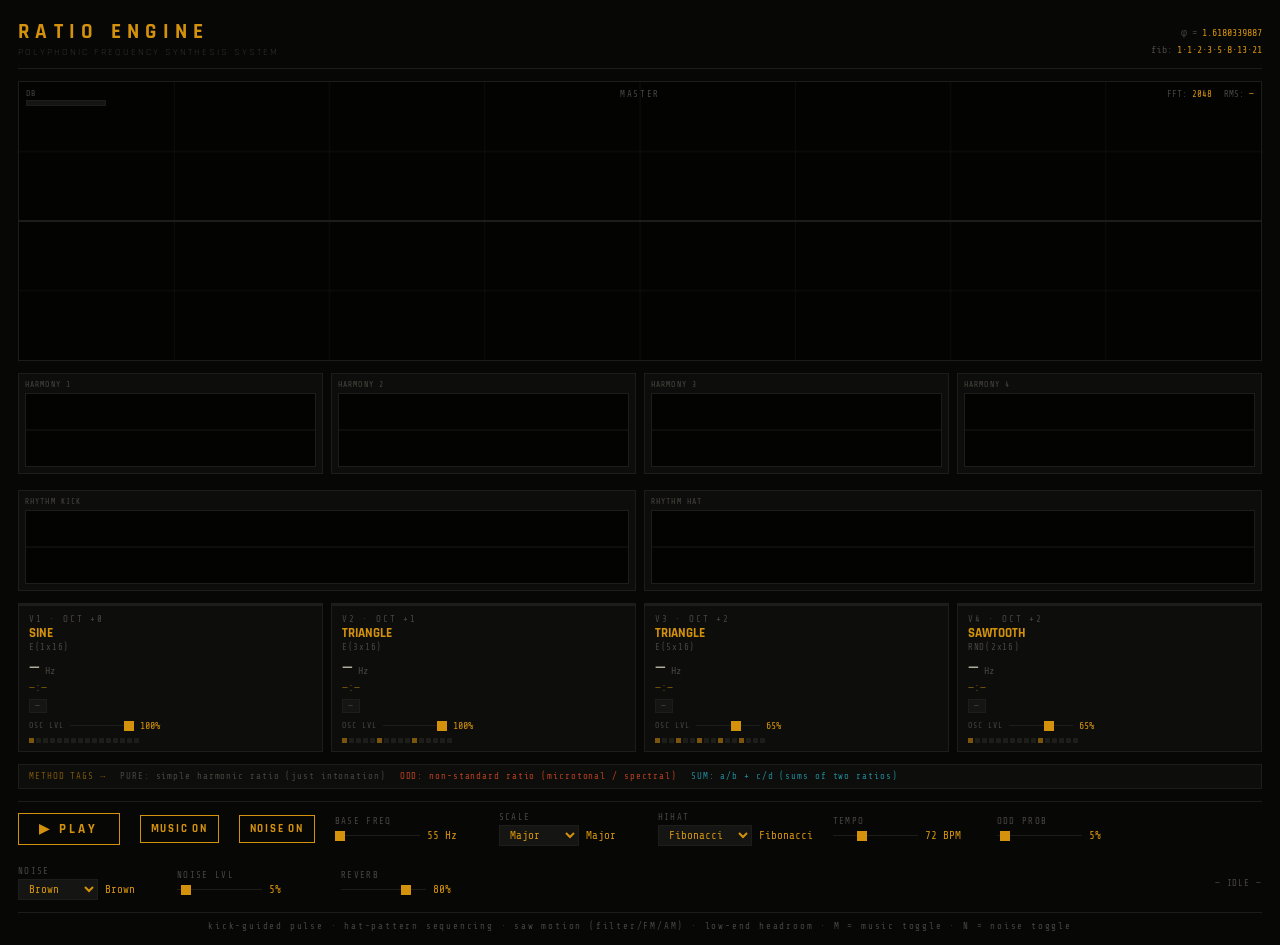
==== index.html @ 1d013ed8 "code refactor + chore: organize synth project and extract UI assets" ====
<!DOCTYPE html>
<html lang="en">
<head>
<meta charset="UTF-8">
<meta name="viewport" content="width=device-width, initial-scale=1">
<title>RATIO ENGINE — Polyphonic Synthesis</title>
<link rel="preconnect" href="https://fonts.googleapis.com">
<link href="https://fonts.googleapis.com/css2?family=Share+Tech+Mono&family=Rajdhani:wght@300;500;700&display=swap" rel="stylesheet">
<link rel="stylesheet" href="styles.css">
</head>
<body>

<div class="hdr">
  <div>
    <div class="ttl">RATIO ENGINE<span class="sub">POLYPHONIC FREQUENCY SYNTHESIS SYSTEM</span></div>
  </div>
  <div class="phi">
    φ = <em>1.6180339887</em><br>
    fib: <em>1·1·2·3·5·8·13·21</em>
  </div>
</div>

<div class="scope-wrap">
  <div class="scope-title">MASTER</div>
  <canvas id="scope" style="display:block;"></canvas>
  <div class="meter">
    <div>DB</div>
    <div class="meter-bar"><div class="meter-fill" id="meterFill"></div></div>
  </div>
  <div class="indicators">
    <div>FFT: <em id="fftVal">2048</em></div>
    <div>RMS: <em id="hzVal">—</em></div>
  </div>
</div>

<div class="scope-bank">
  <div class="scope-panel harmony">
    <div class="scope-panel-lbl">HARMONY 1</div>
    <canvas id="scopeHarmony1"></canvas>
  </div>
  <div class="scope-panel harmony">
    <div class="scope-panel-lbl">HARMONY 2</div>
    <canvas id="scopeHarmony2"></canvas>
  </div>
  <div class="scope-panel harmony">
    <div class="scope-panel-lbl">HARMONY 3</div>
    <canvas id="scopeHarmony3"></canvas>
  </div>
  <div class="scope-panel harmony">
    <div class="scope-panel-lbl">HARMONY 4</div>
    <canvas id="scopeHarmony4"></canvas>
  </div>
  <div class="scope-panel full"></div>
  <div class="scope-panel rhythm rhythm-start">
    <div class="scope-panel-lbl">RHYTHM KICK</div>
    <canvas id="scopeRhythmKick"></canvas>
  </div>
  <div class="scope-panel rhythm rhythm-end">
    <div class="scope-panel-lbl">RHYTHM HAT</div>
    <canvas id="scopeRhythmHat"></canvas>
  </div>
</div>

<div class="grid" id="cards"></div>

<div class="legend">
  <span>METHOD TAGS →</span>
  <div>PURE: simple harmonic ratio (just intonation)</div>
  <div class="odd">ODD: non-standard ratio (microtonal / spectral)</div>
  <div class="sum">SUM: a/b + c/d (sums of two ratios)</div>
</div>

<div class="ctrls">
  <button id="playBtn">▶ PLAY</button>
  <button id="musicToggleBtn" class="toggle-btn on">MUSIC ON</button>
  <button id="noiseToggleBtn" class="toggle-btn on">NOISE ON</button>
  <div class="cl">
    <div class="cl-lbl">BASE FREQ</div>
    <div class="cl-row">
      <input type="range" id="baseCtrl" min="55" max="220" value="55" step="1">
      <span class="cl-val" id="baseVal">55 Hz</span>
    </div>
  </div>
  <div class="cl">
    <div class="cl-lbl">SCALE</div>
    <div class="cl-row">
      <select id="scaleCtrl">
        <option value="major" selected>Major</option>
        <option value="minor">Minor</option>
      </select>
      <span class="cl-val" id="scaleVal">Major</span>
    </div>
  </div>
  <div class="cl">
    <div class="cl-lbl">HIHAT</div>
    <div class="cl-row">
      <select id="hatCtrl">
        <option value="fibonacci" selected>Fibonacci</option>
        <option value="swing">Swing</option>
        <option value="euclid5">Euclid-5</option>
        <option value="tresillo">Tresillo</option>
        <option value="syncopated">Syncopated</option>
      </select>
      <span class="cl-val" id="hatVal">Fibonacci</span>
    </div>
  </div>
  <div class="cl">
    <div class="cl-lbl">TEMPO</div>
    <div class="cl-row">
      <input type="range" id="bpmCtrl" min="40" max="140" value="72" step="1">
      <span class="cl-val" id="bpmVal">72 BPM</span>
    </div>
  </div>
  <div class="cl">
    <div class="cl-lbl">ODD PROB</div>
    <div class="cl-row">
      <input type="range" id="oddCtrl" min="0" max="60" value="3" step="1">
      <span class="cl-val" id="oddVal">5%</span>
    </div>
  </div>
  <div class="cl">
    <div class="cl-lbl">NOISE</div>
    <div class="cl-row">
      <select id="noiseCtrl">
        <option value="off">Off</option>
        <option value="white">White</option>
        <option value="pink">Pink</option>
        <option value="brown" selected>Brown</option>
      </select>
      <span class="cl-val" id="noiseVal">Brown</span>
    </div>
  </div>
  <div class="cl">
    <div class="cl-lbl">NOISE LVL</div>
    <div class="cl-row">
      <input type="range" id="noiseLvlCtrl" min="0" max="100" value="5" step="1">
      <span class="cl-val" id="noiseLvlVal">5%</span>
    </div>
  </div>
  <div class="cl">
    <div class="cl-lbl">REVERB</div>
    <div class="cl-row">
      <input type="range" id="revCtrl" min="0" max="100" value="80" step="1">
      <span class="cl-val" id="revVal">80%</span>
    </div>
  </div>
  <div class="stat" id="stat">— IDLE —</div>
</div>

<footer>kick-guided pulse · hat-pattern sequencing · saw motion (filter/FM/AM) · low-end headroom · M = music toggle · N = noise toggle</footer>

<script src="app.js"></script>
</body>
</html>
---- styles.css ----
:root {
  --a:#d4920c; --ab:#eaaa20; --ad:#7a550a;
  --bg:#070706; --s1:#0d0d0b; --s2:#151513;
  --bd:#1d1d19; --tx:#b0ac9c; --txd:#484640;
  --red:#b84020; --cya:#208898;
}
*{margin:0;padding:0;box-sizing:border-box;}
body{
  background:var(--bg); color:var(--tx);
  font-family:'Share Tech Mono','Courier New',monospace;
  min-height:100vh; padding:18px 18px 14px;
  display:flex; flex-direction:column; gap:12px;
}
.hdr{
  display:flex; justify-content:space-between;
  align-items:flex-end; border-bottom:1px solid var(--bd);
  padding-bottom:10px;
}
.ttl{font-family:'Rajdhani',sans-serif;font-weight:700;font-size:21px;letter-spacing:.3em;color:var(--a);}
.ttl .sub{display:block;font-weight:300;font-size:10px;letter-spacing:.2em;color:var(--txd);margin-top:1px;}
.phi{text-align:right;font-size:10px;color:var(--txd);line-height:1.7;}
.phi em{font-style:normal;color:var(--a);}
#scope{
  width:100%;
  height:280px;
  display:block;
  border:1px solid var(--bd);
  background:#040403;
  position:relative;
}
.scope-wrap{
  position:relative;
}
.scope-title{
  position:absolute;
  top:8px;
  left:50%;
  transform:translateX(-50%);
  font-size:9px;
  color:var(--txd);
  letter-spacing:.18em;
  z-index:10;
  pointer-events:none;
}
.meter{
  position:absolute; top:8px; left:8px;
  display:flex; flex-direction:column; gap:2px;
  font-size:8px; color:var(--txd); letter-spacing:.1em;
  z-index:10; pointer-events:none;
}
.meter-bar{
  width:80px; height:6px; background:var(--s2);
  border:1px solid var(--bd); overflow:hidden;
}
.meter-fill{
  height:100%; background:var(--a);
  width:0%; transition:width .05s;
}
.meter-fill.hot{background:var(--red);}
.indicators{
  position:absolute; top:8px; right:8px;
  display:flex; gap:12px; font-size:9px; color:var(--txd);
  z-index:10; pointer-events:none;
}
.indicators em{font-style:normal; color:var(--a);}
.scope-bank{
  display:grid;
  grid-template-columns:repeat(12,minmax(0,1fr));
  gap:8px;
  width:100%;
}
.scope-panel.harmony{grid-column:span 3;}
.scope-panel.rhythm{grid-column:span 6;}
.scope-panel.rhythm-start{grid-column:1 / span 6;}
.scope-panel.rhythm-end{grid-column:7 / span 6;}
.scope-bank{margin-top:8px;}
.scope-wrap + .scope-bank{margin-top:0;}
.scope-panel.full{
  grid-column:1 / -1;
  border:none;
  padding:0;
  background:transparent;
}
.scope-panel{
  border:1px solid var(--bd);
  background:var(--s1);
  padding:6px;
}
.scope-panel-lbl{
  font-size:8px;
  color:var(--txd);
  letter-spacing:.14em;
  margin-bottom:4px;
}
.scope-panel canvas{
  width:100%;
  height:74px;
  display:block;
  border:1px solid var(--bd);
  background:#040403;
}
.grid{display:grid;grid-template-columns:repeat(4,1fr);gap:8px;}
.card{
  background:var(--s1); border:1px solid var(--bd);
  padding:10px 10px 8px; position:relative; overflow:hidden;
}
.card::after{
  content:''; position:absolute;
  top:0; left:0; right:0; height:2px;
  background:var(--bd); transition:background .08s;
}
.card.fire{border-color:#4a3010;}
.card.fire::after{background:var(--ab);}
.c-idx{font-size:9px;color:var(--txd);letter-spacing:.2em;}
.c-wv{font-family:'Rajdhani',sans-serif;font-weight:700;font-size:13px;color:var(--a);margin:1px 0;}
.c-pn{font-size:9px;color:var(--txd);letter-spacing:.08em;margin-bottom:6px;}
.c-hz{font-size:20px;color:var(--tx);line-height:1;}
.c-hz .u{font-size:10px;color:var(--txd);}
.c-rt{font-size:11px;color:var(--ad);margin:3px 0 1px;}
.c-rt em{font-style:normal;color:var(--a);}
.c-mt{
  font-size:9px; display:inline-block;
  padding:1px 5px; background:var(--s2);
  border:1px solid var(--bd); letter-spacing:.08em;
}
.c-mt.pure{color:var(--txd);}
.c-mt.odd{color:var(--red);border-color:var(--red);}
.c-mt.sum{color:var(--cya);border-color:var(--cya);}
.dots{display:flex;gap:2px;margin-top:7px;flex-wrap:wrap;}
.dot{width:5px;height:5px;background:var(--bd);}
.dot.hit{background:var(--ad);}
.dot.now{background:var(--ab);}
.card-lvl{
  margin-top:7px;
  display:flex;
  align-items:center;
  gap:6px;
}
.card-lvl-lbl{
  font-size:8px;
  color:var(--txd);
  letter-spacing:.12em;
}
.card-lvl-val{
  font-size:10px;
  color:var(--a);
  min-width:34px;
}
.card-lvl input[type=range]{width:64px;}
.legend{
  font-size:9px; color:var(--txd); letter-spacing:.1em;
  border:1px solid var(--bd); padding:6px 10px;
  background:var(--s1); display:flex; gap:14px; flex-wrap:wrap;
}
.legend span{color:var(--ad);}
.legend em{font-style:normal;color:var(--a);}
.legend .odd{color:var(--red);}
.legend .sum{color:var(--cya);}
.ctrls{
  display:flex; gap:20px; align-items:center;
  flex-wrap:wrap; border-top:1px solid var(--bd);
  padding-top:10px;
}
#playBtn{
  font-family:'Rajdhani',sans-serif; font-weight:700;
  font-size:13px; letter-spacing:.25em;
  background:transparent; border:1px solid var(--a);
  color:var(--a); padding:7px 20px; cursor:pointer;
  text-transform:uppercase; transition:background .15s,color .15s;
  flex-shrink:0;
}
#playBtn:hover,#playBtn.on{background:var(--a);color:var(--bg);}
.toggle-btn{
  font-family:'Rajdhani',sans-serif;
  font-weight:700;
  font-size:11px;
  letter-spacing:.16em;
  background:transparent;
  border:1px solid var(--bd);
  color:var(--txd);
  padding:6px 10px;
  cursor:pointer;
  text-transform:uppercase;
  transition:background .15s,color .15s,border-color .15s;
}
.toggle-btn.on{
  border-color:var(--a);
  color:var(--a);
}
.toggle-btn.off{
  border-color:#3a1f1a;
  color:var(--red);
}
.cl{display:flex;flex-direction:column;gap:3px;}
.cl-lbl{font-size:9px;color:var(--txd);letter-spacing:.15em;}
.cl-row{display:flex;align-items:center;gap:7px;}
.cl-val{font-size:11px;color:var(--a);min-width:52px;}
input[type=range]{
  -webkit-appearance:none; appearance:none;
  width:85px; height:1px; background:var(--bd);
  outline:none; cursor:pointer;
}
input[type=range]::-webkit-slider-thumb{
  -webkit-appearance:none; width:10px; height:10px;
  background:var(--a); cursor:pointer;
}
input[type=range]::-moz-range-thumb{
  width:10px; height:10px; background:var(--a);
  border:none; cursor:pointer;
}
select{
  font-family:'Share Tech Mono','Courier New',monospace;
  font-size:11px; color:var(--a);
  background:var(--s2); border:1px solid var(--bd);
  padding:2px 6px; min-width:80px;
}
select:focus{outline:none;border-color:var(--a);}
.stat{font-size:9px;color:var(--txd);letter-spacing:.1em;margin-left:auto;}
.stat em{font-style:normal;color:var(--tx);}
footer{
  font-size:9px; color:var(--txd); letter-spacing:.2em;
  border-top:1px solid var(--bd); padding-top:8px; text-align:center;
}
@media (max-width:768px) {
  .scope-bank{grid-template-columns:repeat(6,minmax(0,1fr));}
  .scope-panel.harmony{grid-column:span 3;}
  .scope-panel.rhythm,
  .scope-panel.rhythm-start,
  .scope-panel.rhythm-end{grid-column:span 3;}
  .grid{grid-template-columns:repeat(2,1fr);}
  .ctrls{gap:12px;}
  input[type=range]{width:60px;}
}
@media (max-width:520px) {
  .scope-bank{grid-template-columns:1fr;}
  .scope-panel.harmony,
  .scope-panel.rhythm,
  .scope-panel.rhythm-start,
  .scope-panel.rhythm-end{grid-column:1 / -1;}
}
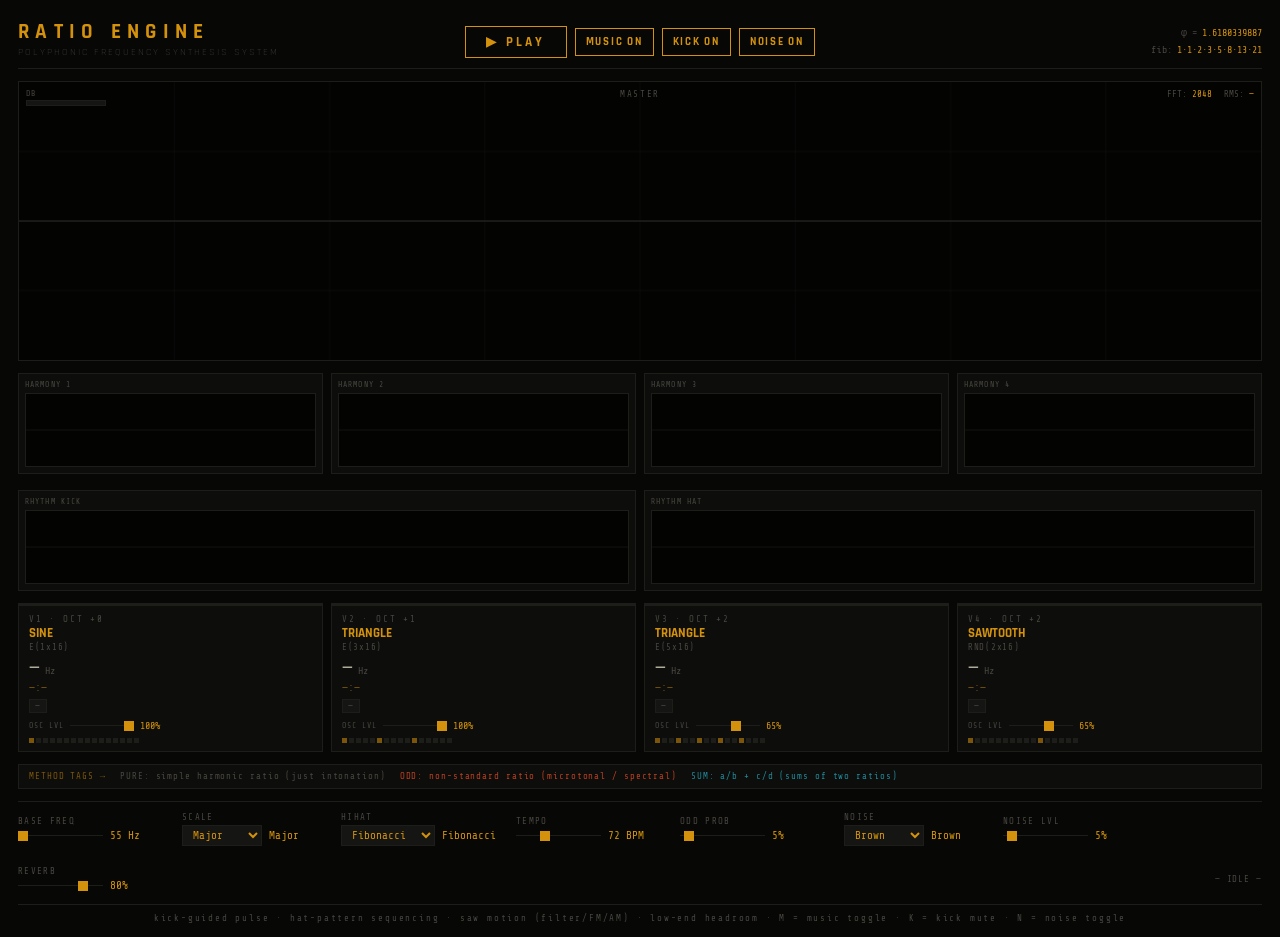
==== commit 4a5e2f67: "Refine Synth sound, controls, and scopes - Tune kick and add toggle - stop music/noise generation at" ====
--- a/index.html
+++ b/index.html
@@ -11,8 +11,14 @@
 <body>
 
 <div class="hdr">
-  <div>
+  <div class="hdr-title">
     <div class="ttl">RATIO ENGINE<span class="sub">POLYPHONIC FREQUENCY SYNTHESIS SYSTEM</span></div>
+  </div>
+  <div class="hdr-main-btns">
+    <button id="playBtn">▶ PLAY</button>
+    <button id="musicToggleBtn" class="toggle-btn on">MUSIC ON</button>
+    <button id="kickToggleBtn" class="toggle-btn on">KICK ON</button>
+    <button id="noiseToggleBtn" class="toggle-btn on">NOISE ON</button>
   </div>
   <div class="phi">
     φ = <em>1.6180339887</em><br>
@@ -71,9 +77,6 @@
 </div>
 
 <div class="ctrls">
-  <button id="playBtn">▶ PLAY</button>
-  <button id="musicToggleBtn" class="toggle-btn on">MUSIC ON</button>
-  <button id="noiseToggleBtn" class="toggle-btn on">NOISE ON</button>
   <div class="cl">
     <div class="cl-lbl">BASE FREQ</div>
     <div class="cl-row">
@@ -147,7 +150,7 @@
   <div class="stat" id="stat">— IDLE —</div>
 </div>
 
-<footer>kick-guided pulse · hat-pattern sequencing · saw motion (filter/FM/AM) · low-end headroom · M = music toggle · N = noise toggle</footer>
+<footer>kick-guided pulse · hat-pattern sequencing · saw motion (filter/FM/AM) · low-end headroom · M = music toggle · K = kick mute · N = noise toggle</footer>
 
 <script src="app.js"></script>
 </body>
--- a/styles.css
+++ b/styles.css
@@ -15,10 +15,21 @@
   display:flex; justify-content:space-between;
   align-items:flex-end; border-bottom:1px solid var(--bd);
   padding-bottom:10px;
+  gap:16px;
+}
+.hdr-title{
+  flex:1 1 0;
+}
+.hdr-main-btns{
+  display:flex;
+  align-items:center;
+  justify-content:center;
+  gap:8px;
+  flex:0 0 auto;
 }
 .ttl{font-family:'Rajdhani',sans-serif;font-weight:700;font-size:21px;letter-spacing:.3em;color:var(--a);}
 .ttl .sub{display:block;font-weight:300;font-size:10px;letter-spacing:.2em;color:var(--txd);margin-top:1px;}
-.phi{text-align:right;font-size:10px;color:var(--txd);line-height:1.7;}
+.phi{flex:1 1 0;text-align:right;font-size:10px;color:var(--txd);line-height:1.7;}
 .phi em{font-style:normal;color:var(--a);}
 #scope{
   width:100%;
@@ -222,6 +233,22 @@
   border-top:1px solid var(--bd); padding-top:8px; text-align:center;
 }
 @media (max-width:768px) {
+  .hdr{
+    flex-wrap:wrap;
+    align-items:center;
+  }
+  .hdr-title{
+    flex:1 1 100%;
+    text-align:center;
+  }
+  .hdr-main-btns{
+    order:3;
+    flex:1 1 100%;
+  }
+  .phi{
+    flex:0 0 auto;
+    margin-left:auto;
+  }
   .scope-bank{grid-template-columns:repeat(6,minmax(0,1fr));}
   .scope-panel.harmony{grid-column:span 3;}
   .scope-panel.rhythm,
@@ -232,6 +259,9 @@
   input[type=range]{width:60px;}
 }
 @media (max-width:520px) {
+  .hdr-main-btns{
+    flex-wrap:wrap;
+  }
   .scope-bank{grid-template-columns:1fr;}
   .scope-panel.harmony,
   .scope-panel.rhythm,
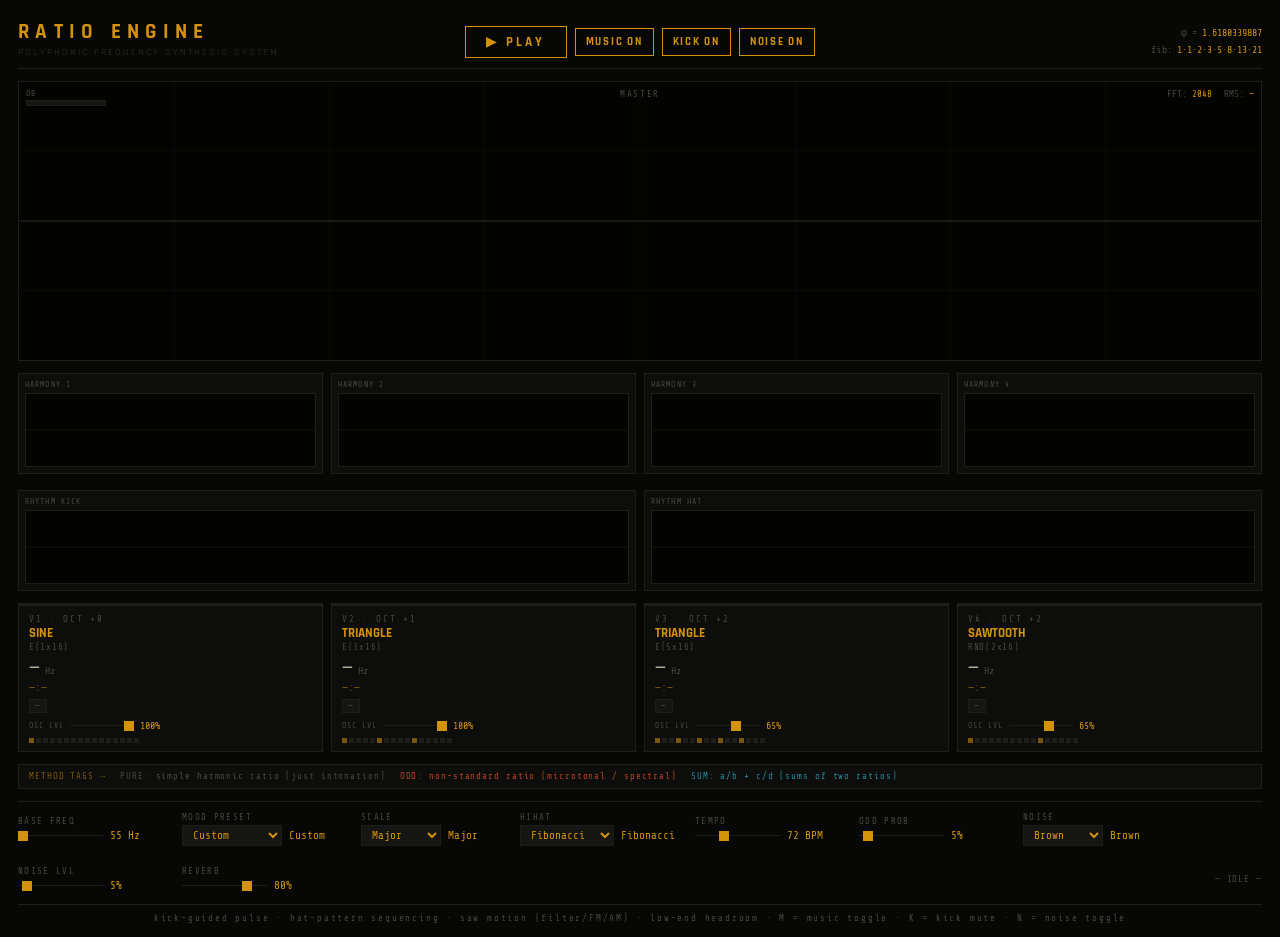
==== commit 97673fd9: "feat: add Mood Presets templates with persistent sound/mix state  - Add MOOD PRESET selector to UI w" ====
--- a/index.html
+++ b/index.html
@@ -85,6 +85,19 @@
     </div>
   </div>
   <div class="cl">
+    <div class="cl-lbl">MOOD PRESET</div>
+    <div class="cl-row">
+      <select id="moodPresetCtrl">
+        <option value="custom" selected>Custom</option>
+        <option value="nightDrive">Night Drive</option>
+        <option value="deepFocus">Deep Focus</option>
+        <option value="warmBloom">Warm Bloom</option>
+        <option value="auroraMist">Aurora Mist</option>
+      </select>
+      <span class="cl-val" id="moodPresetVal">Custom</span>
+    </div>
+  </div>
+  <div class="cl">
     <div class="cl-lbl">SCALE</div>
     <div class="cl-row">
       <select id="scaleCtrl">
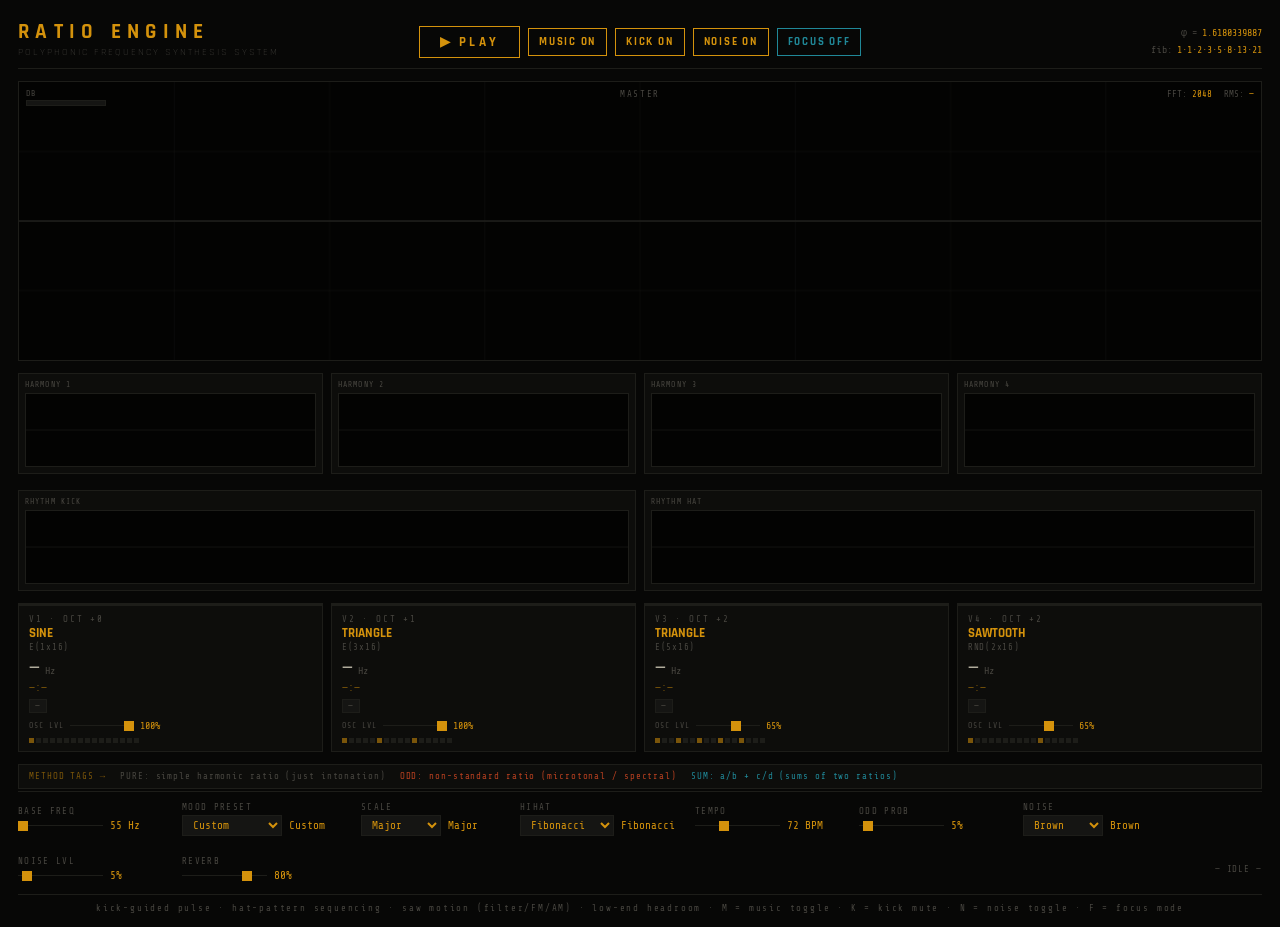
==== commit 298e626b: "feat: add focus mode with smooth layout switch and productivity panel" ====
--- a/index.html
+++ b/index.html
@@ -19,6 +19,7 @@
     <button id="musicToggleBtn" class="toggle-btn on">MUSIC ON</button>
     <button id="kickToggleBtn" class="toggle-btn on">KICK ON</button>
     <button id="noiseToggleBtn" class="toggle-btn on">NOISE ON</button>
+    <button id="focusModeBtn" class="toggle-btn">FOCUS OFF</button>
   </div>
   <div class="phi">
     φ = <em>1.6180339887</em><br>
@@ -75,6 +76,34 @@
   <div class="odd">ODD: non-standard ratio (microtonal / spectral)</div>
   <div class="sum">SUM: a/b + c/d (sums of two ratios)</div>
 </div>
+
+<section class="focus-layout" id="focusLayout" aria-hidden="true">
+  <div class="focus-col">
+    <div class="focus-hd">POMODORO</div>
+    <div class="focus-timer-display" id="focusTimerDisplay">25:00</div>
+    <div class="focus-row focus-row-tight">
+      <button id="focusTimerStartBtn" class="focus-btn">START</button>
+      <button id="focusTimerResetBtn" class="focus-btn">RESET</button>
+    </div>
+    <div class="focus-row">
+      <label for="focusTimerMinutesCtrl" class="focus-input-lbl">SESSION</label>
+      <input type="range" id="focusTimerMinutesCtrl" min="5" max="60" value="25" step="5">
+      <span class="focus-mini" id="focusTimerMinutesVal">25 MIN</span>
+    </div>
+  </div>
+  <div class="focus-col">
+    <div class="focus-hd">QUICK TODO</div>
+    <div class="focus-row">
+      <input type="text" id="focusTodoInput" maxlength="120" placeholder="Type a task and hit Enter">
+      <button id="focusTodoAddBtn" class="focus-btn">ADD</button>
+    </div>
+    <ul class="focus-todo-list" id="focusTodoList"></ul>
+  </div>
+  <div class="focus-col">
+    <div class="focus-hd">QUICK NOTES</div>
+    <textarea id="focusNotes" placeholder="Capture ideas without leaving focus mode..."></textarea>
+  </div>
+</section>
 
 <div class="ctrls">
   <div class="cl">
@@ -163,7 +192,7 @@
   <div class="stat" id="stat">— IDLE —</div>
 </div>
 
-<footer>kick-guided pulse · hat-pattern sequencing · saw motion (filter/FM/AM) · low-end headroom · M = music toggle · K = kick mute · N = noise toggle</footer>
+<footer>kick-guided pulse · hat-pattern sequencing · saw motion (filter/FM/AM) · low-end headroom · M = music toggle · K = kick mute · N = noise toggle · F = focus mode</footer>
 
 <script src="app.js"></script>
 </body>
--- a/styles.css
+++ b/styles.css
@@ -11,6 +11,8 @@
   min-height:100vh; padding:18px 18px 14px;
   display:flex; flex-direction:column; gap:12px;
 }
+body.focus-mode{gap:0;}
+body.focus-mode .hdr{margin-bottom:12px;}
 .hdr{
   display:flex; justify-content:space-between;
   align-items:flex-end; border-bottom:1px solid var(--bd);
@@ -167,6 +169,156 @@
 .legend em{font-style:normal;color:var(--a);}
 .legend .odd{color:var(--red);}
 .legend .sum{color:var(--cya);}
+.focus-layout{
+  border:1px solid transparent;
+  background:var(--s1);
+  display:grid;
+  grid-template-columns:repeat(3,minmax(0,1fr));
+  margin:-12px 0;
+  gap:0;
+  padding:0;
+  max-height:0;
+  opacity:0;
+  transform:translateY(-8px);
+  overflow:hidden;
+  pointer-events:none;
+  transition:max-height .45s ease,opacity .35s ease,transform .35s ease,padding .35s ease,margin .35s ease,border-color .35s ease;
+}
+.focus-col{
+  border:1px solid var(--bd);
+  background:var(--s2);
+  padding:10px;
+  display:flex;
+  flex-direction:column;
+  gap:10px;
+  min-height:170px;
+}
+.focus-hd{
+  font-size:9px;
+  letter-spacing:.18em;
+  color:var(--ad);
+}
+.focus-row{
+  display:flex;
+  align-items:center;
+  gap:7px;
+}
+.focus-row-tight{
+  gap:8px;
+}
+.focus-btn{
+  font-family:'Rajdhani',sans-serif;
+  font-weight:700;
+  font-size:10px;
+  letter-spacing:.14em;
+  color:var(--tx);
+  background:transparent;
+  border:1px solid var(--bd);
+  padding:5px 8px;
+  text-transform:uppercase;
+  cursor:pointer;
+}
+.focus-btn.on{
+  border-color:var(--a);
+  color:var(--a);
+}
+.focus-mini{
+  font-size:10px;
+  color:var(--a);
+  min-width:54px;
+}
+.focus-input-lbl{
+  font-size:9px;
+  color:var(--txd);
+  letter-spacing:.1em;
+}
+.focus-timer-display{
+  font-family:'Rajdhani',sans-serif;
+  font-size:36px;
+  line-height:1;
+  color:var(--a);
+  letter-spacing:.08em;
+}
+#focusTodoInput,
+#focusNotes{
+  width:100%;
+  font-family:'Share Tech Mono','Courier New',monospace;
+  font-size:11px;
+  color:var(--tx);
+  background:#040403;
+  border:1px solid var(--bd);
+  padding:6px 7px;
+}
+#focusTodoInput:focus,
+#focusNotes:focus{
+  outline:none;
+  border-color:var(--a);
+}
+#focusNotes{
+  min-height:116px;
+  resize:vertical;
+}
+.focus-todo-list{
+  list-style:none;
+  display:flex;
+  flex-direction:column;
+  gap:5px;
+  overflow:auto;
+}
+.focus-todo-item{
+  display:flex;
+  align-items:center;
+  gap:7px;
+  font-size:11px;
+  color:var(--tx);
+}
+.focus-todo-item.done .focus-todo-text{
+  color:var(--txd);
+  text-decoration:line-through;
+}
+.focus-todo-toggle{
+  width:14px;
+  height:14px;
+  accent-color:var(--a);
+}
+.focus-todo-text{
+  flex:1 1 auto;
+  word-break:break-word;
+}
+body.focus-mode .scope-wrap,
+body.focus-mode .scope-bank,
+body.focus-mode .grid,
+body.focus-mode .legend,
+body.focus-mode .ctrls,
+body.focus-mode footer{
+  max-height:0;
+  opacity:0;
+  transform:translateY(-10px);
+  overflow:hidden;
+  pointer-events:none;
+  margin:0;
+  border-width:0;
+  padding-top:0;
+  padding-bottom:0;
+}
+body.focus-mode .focus-layout{
+  border-color:var(--bd);
+  margin:0;
+  gap:12px;
+  padding:12px;
+  max-height:520px;
+  opacity:1;
+  transform:translateY(0);
+  pointer-events:auto;
+}
+.scope-wrap,
+.scope-bank,
+.grid,
+.legend,
+.ctrls,
+footer{
+  transition:max-height .45s ease,opacity .32s ease,transform .32s ease,margin .32s ease,padding .32s ease,border-width .32s ease;
+}
 .ctrls{
   display:flex; gap:20px; align-items:center;
   flex-wrap:wrap; border-top:1px solid var(--bd);
@@ -201,6 +353,13 @@
 .toggle-btn.off{
   border-color:#3a1f1a;
   color:var(--red);
+}
+.toggle-btn.focus{
+  border-color:var(--cya);
+  color:var(--cya);
+}
+.toggle-btn.focus.on{
+  background:rgba(32,136,152,.12);
 }
 .cl{display:flex;flex-direction:column;gap:3px;}
 .cl-lbl{font-size:9px;color:var(--txd);letter-spacing:.15em;}
@@ -257,6 +416,7 @@
   .grid{grid-template-columns:repeat(2,1fr);}
   .ctrls{gap:12px;}
   input[type=range]{width:60px;}
+  .focus-layout{grid-template-columns:1fr;}
 }
 @media (max-width:520px) {
   .hdr-main-btns{
@@ -267,4 +427,8 @@
   .scope-panel.rhythm,
   .scope-panel.rhythm-start,
   .scope-panel.rhythm-end{grid-column:1 / -1;}
-}
+  .focus-row{
+    flex-wrap:wrap;
+    align-items:flex-start;
+  }
+}
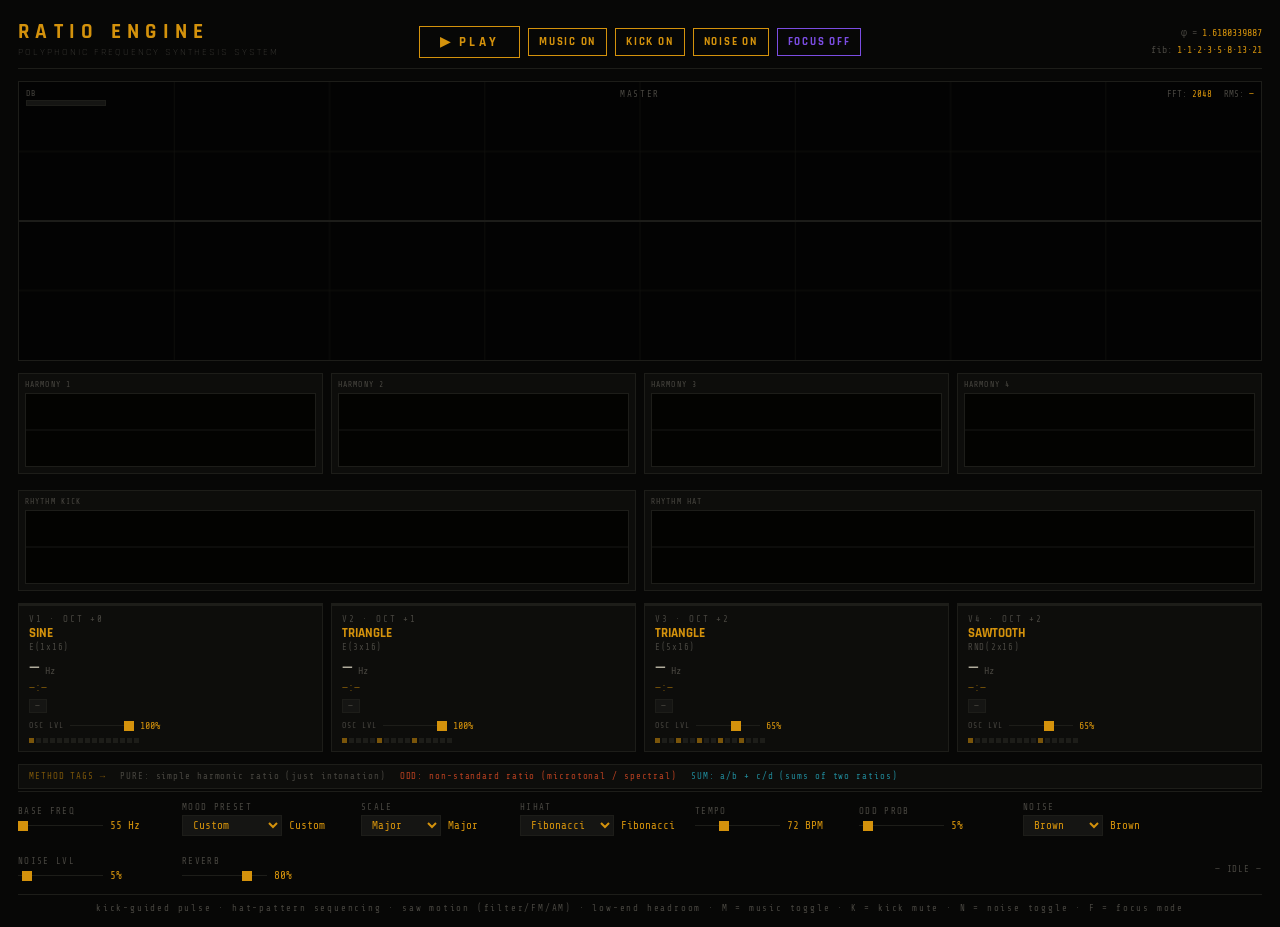
==== commit e72b5818: "feature fix" ====
--- a/index.html
+++ b/index.html
@@ -80,7 +80,13 @@
 <section class="focus-layout" id="focusLayout" aria-hidden="true">
   <div class="focus-col">
     <div class="focus-hd">POMODORO</div>
-    <div class="focus-timer-display" id="focusTimerDisplay">25:00</div>
+    <button type="button" class="focus-timer-display" id="focusTimerDisplay">25:00</button>
+    <div class="focus-timer-edit" id="focusTimerEdit" hidden>
+      <input type="text" id="focusTimerTextInput" inputmode="numeric" maxlength="2" aria-label="Timer minutes">
+      <button id="focusTimerApplyBtn" class="focus-btn">SET</button>
+      <button id="focusTimerCancelBtn" class="focus-btn">CANCEL</button>
+    </div>
+    <div class="focus-timer-error" id="focusTimerError" role="status" aria-live="polite"></div>
     <div class="focus-row focus-row-tight">
       <button id="focusTimerStartBtn" class="focus-btn">START</button>
       <button id="focusTimerResetBtn" class="focus-btn">RESET</button>
--- a/styles.css
+++ b/styles.css
@@ -233,11 +233,44 @@
   letter-spacing:.1em;
 }
 .focus-timer-display{
+  border:1px solid transparent;
+  background:transparent;
+  text-align:left;
+  padding:0;
+  cursor:pointer;
   font-family:'Rajdhani',sans-serif;
   font-size:36px;
   line-height:1;
   color:var(--a);
   letter-spacing:.08em;
+}
+.focus-timer-display:focus{
+  outline:none;
+  border-color:var(--a);
+}
+.focus-timer-edit{
+  display:flex;
+  align-items:center;
+  gap:7px;
+}
+#focusTimerTextInput{
+  width:62px;
+  font-family:'Share Tech Mono','Courier New',monospace;
+  font-size:14px;
+  color:var(--tx);
+  background:#040403;
+  border:1px solid var(--bd);
+  padding:5px 7px;
+}
+#focusTimerTextInput:focus{
+  outline:none;
+  border-color:var(--a);
+}
+.focus-timer-error{
+  min-height:14px;
+  font-size:9px;
+  letter-spacing:.08em;
+  color:var(--red);
 }
 #focusTodoInput,
 #focusNotes{
@@ -355,11 +388,13 @@
   color:var(--red);
 }
 .toggle-btn.focus{
-  border-color:var(--cya);
-  color:var(--cya);
+  border-color:#7b4de2;
+  color:#7b4de2;
 }
 .toggle-btn.focus.on{
-  background:rgba(32,136,152,.12);
+  border-color:#35c759;
+  color:#35c759;
+  background:rgba(53,199,89,.14);
 }
 .cl{display:flex;flex-direction:column;gap:3px;}
 .cl-lbl{font-size:9px;color:var(--txd);letter-spacing:.15em;}
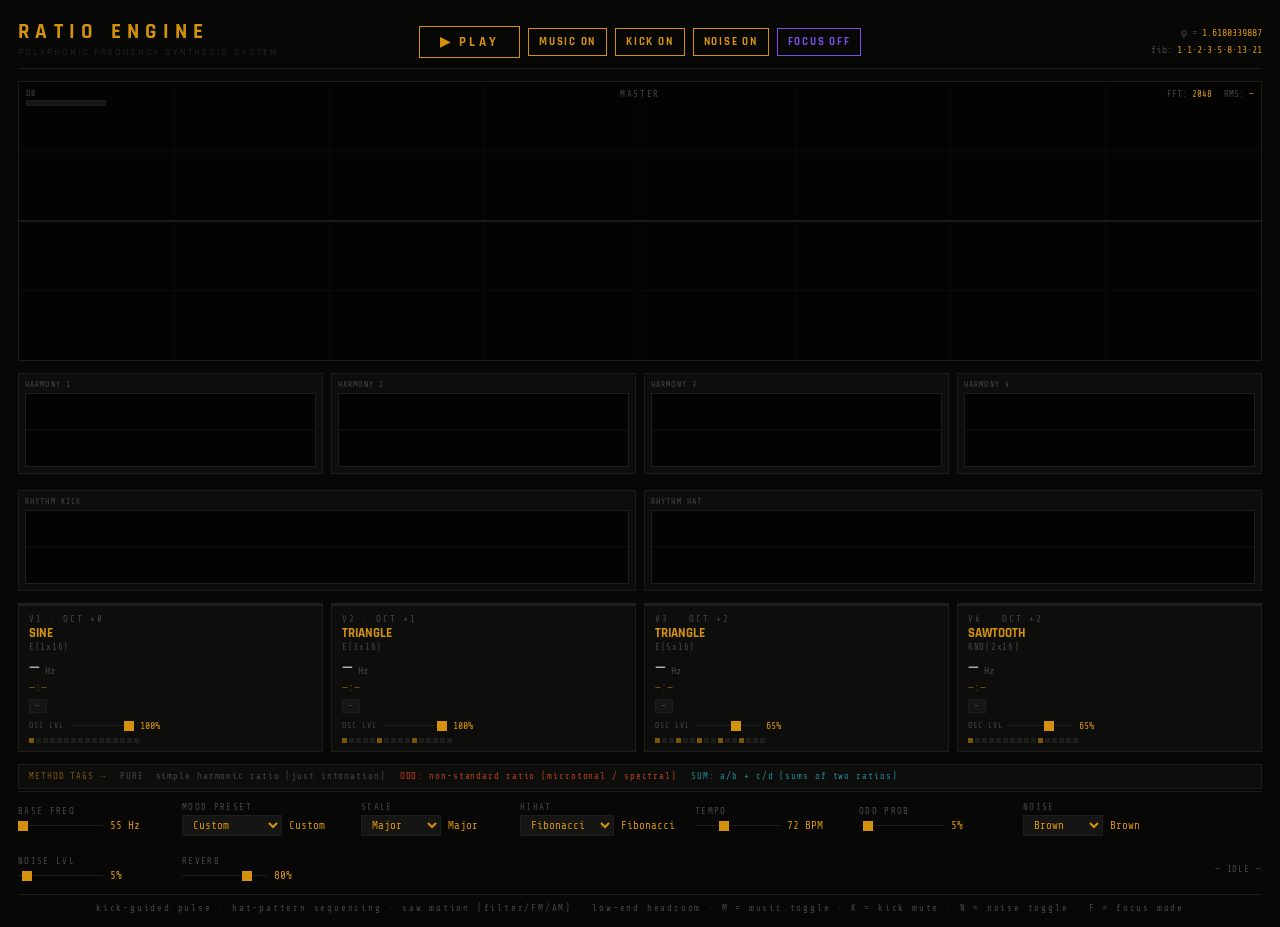
==== commit d4792498: "removed cancel button, adjusted set button style" ====
--- a/index.html
+++ b/index.html
@@ -83,8 +83,7 @@
     <button type="button" class="focus-timer-display" id="focusTimerDisplay">25:00</button>
     <div class="focus-timer-edit" id="focusTimerEdit" hidden>
       <input type="text" id="focusTimerTextInput" inputmode="numeric" maxlength="2" aria-label="Timer minutes">
-      <button id="focusTimerApplyBtn" class="focus-btn">SET</button>
-      <button id="focusTimerCancelBtn" class="focus-btn">CANCEL</button>
+      <button id="focusTimerApplyBtn" class="focus-btn focus-btn-primary">SET</button>
     </div>
     <div class="focus-timer-error" id="focusTimerError" role="status" aria-live="polite"></div>
     <div class="focus-row focus-row-tight">
--- a/styles.css
+++ b/styles.css
@@ -222,6 +222,16 @@
   border-color:var(--a);
   color:var(--a);
 }
+.focus-btn-primary{
+  border-color:#35c759;
+  color:#35c759;
+  background:rgba(53,199,89,.14);
+  font-size:12px;
+  padding:7px 13px;
+}
+.focus-btn-primary:hover{
+  background:rgba(53,199,89,.22);
+}
 .focus-mini{
   font-size:10px;
   color:var(--a);
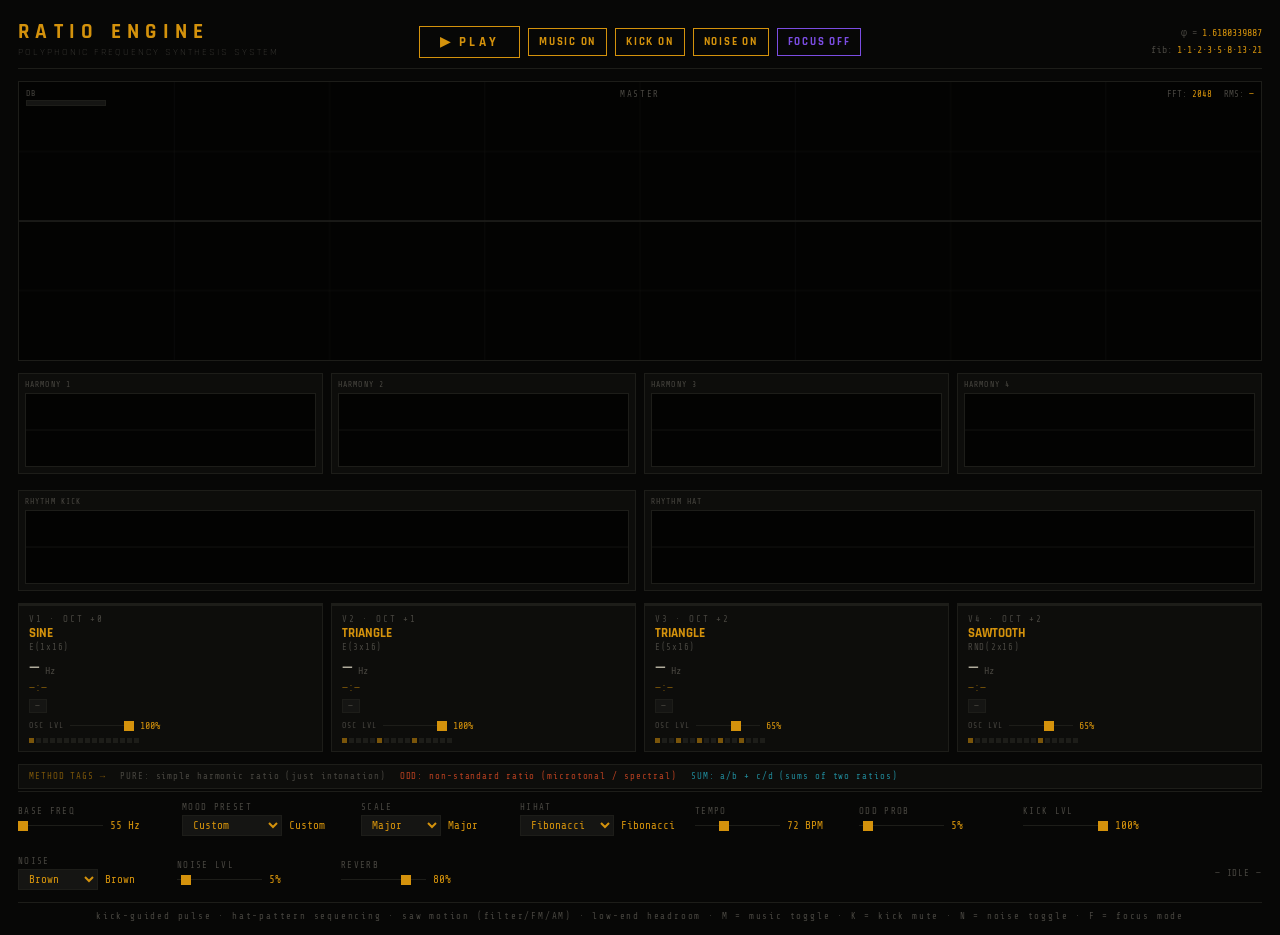
==== commit c78dfd8c: "add kick slider" ====
--- a/index.html
+++ b/index.html
@@ -100,7 +100,7 @@
     <div class="focus-hd">QUICK TODO</div>
     <div class="focus-row">
       <input type="text" id="focusTodoInput" maxlength="120" placeholder="Type a task and hit Enter">
-      <button id="focusTodoAddBtn" class="focus-btn">ADD</button>
+      <button id="focusTodoAddBtn" class="focus-btn focus-btn-todo-add">ADD</button>
     </div>
     <ul class="focus-todo-list" id="focusTodoList"></ul>
   </div>
@@ -169,6 +169,13 @@
     </div>
   </div>
   <div class="cl">
+    <div class="cl-lbl">KICK LVL</div>
+    <div class="cl-row">
+      <input type="range" id="kickLvlCtrl" min="0" max="100" value="100" step="1">
+      <span class="cl-val" id="kickLvlVal">100%</span>
+    </div>
+  </div>
+  <div class="cl">
     <div class="cl-lbl">NOISE</div>
     <div class="cl-row">
       <select id="noiseCtrl">
--- a/styles.css
+++ b/styles.css
@@ -223,14 +223,24 @@
   color:var(--a);
 }
 .focus-btn-primary{
-  border-color:#35c759;
+  border-color:#34c75940;
   color:#35c759;
-  background:rgba(53,199,89,.14);
+  background:rgb(53 199 89 / 5%);
   font-size:12px;
-  padding:7px 13px;
+  padding:5px 7px;
 }
 .focus-btn-primary:hover{
   background:rgba(53,199,89,.22);
+}
+.focus-btn-todo-add{
+  border-color:#34c75940;
+  color:#35c759;
+  background:rgb(53 199 89 / 5%);
+}
+.focus-btn-todo-add:hover{
+  border-color:#35c759;
+  color:#6de58a;
+  background:rgb(53 199 89 / 16%);
 }
 .focus-mini{
   font-size:10px;
@@ -264,7 +274,7 @@
   gap:7px;
 }
 #focusTimerTextInput{
-  width:62px;
+  width:6rem;
   font-family:'Share Tech Mono','Courier New',monospace;
   font-size:14px;
   color:var(--tx);
